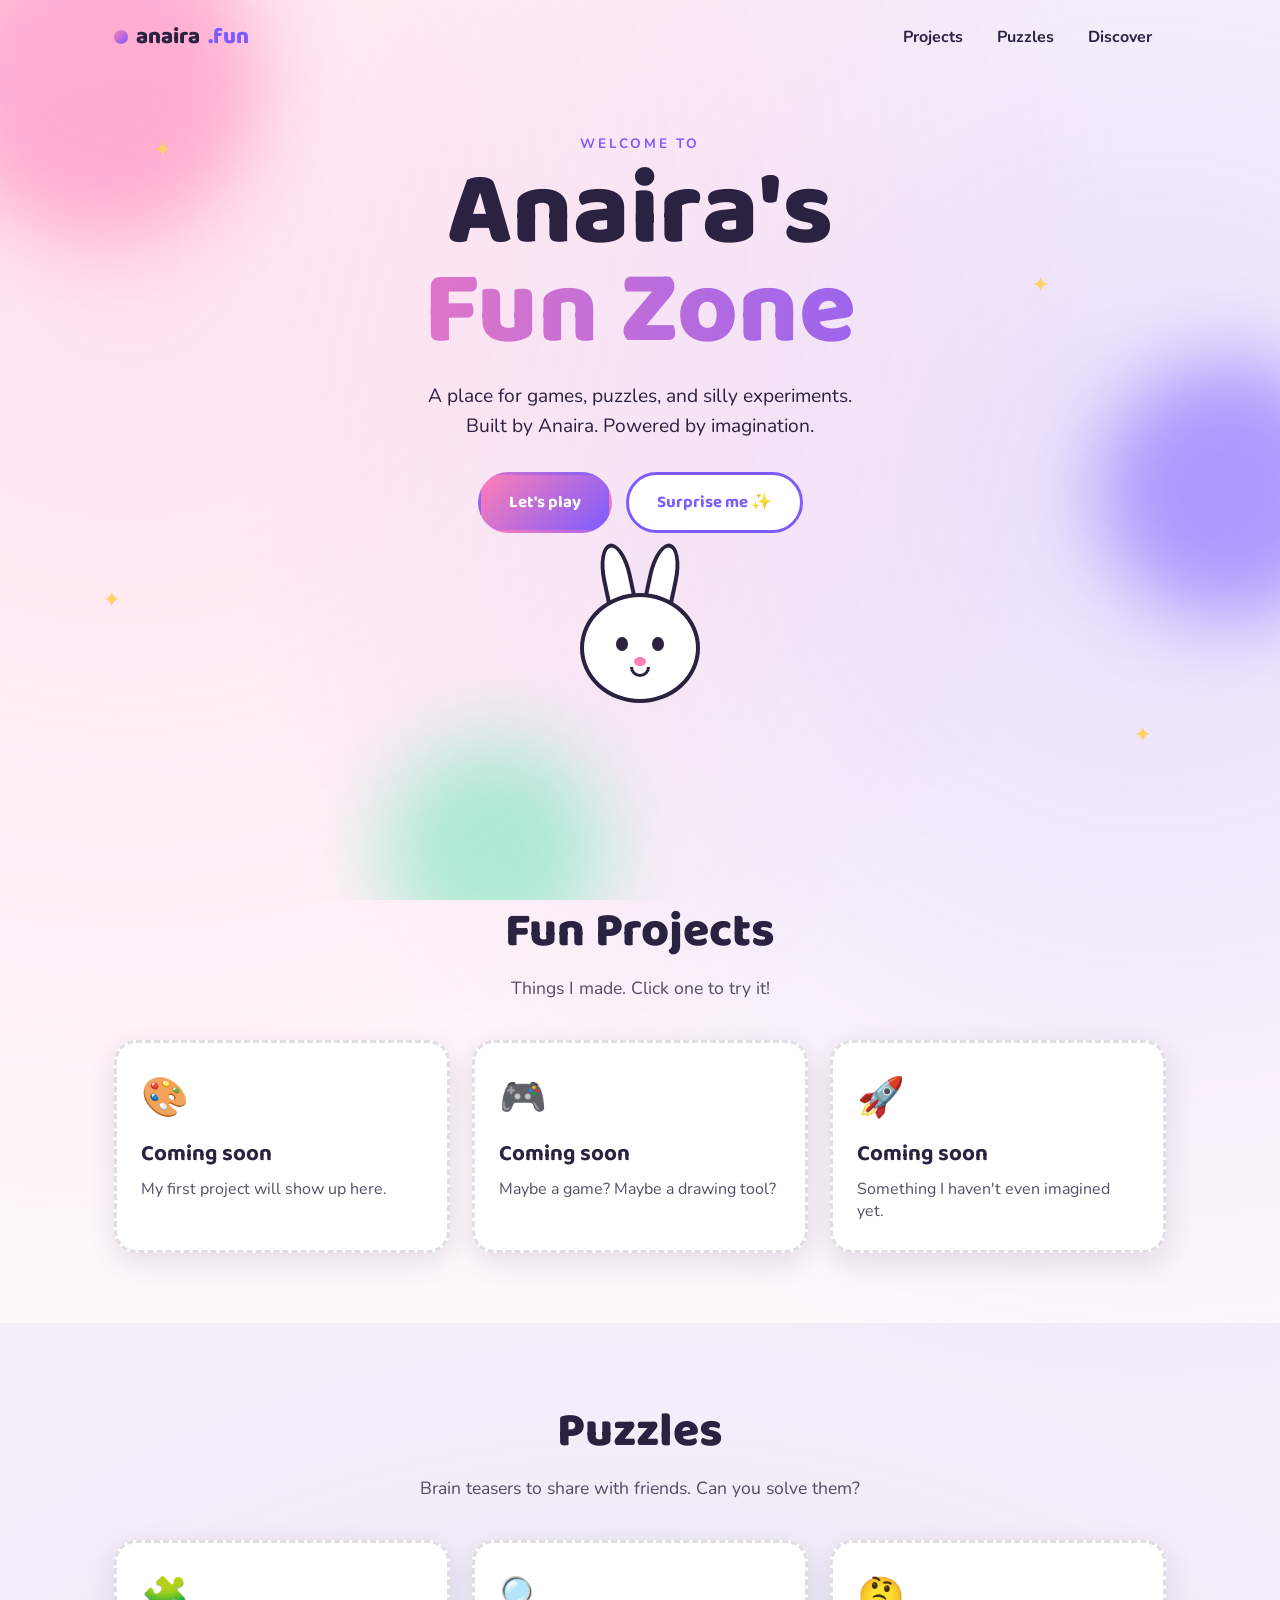
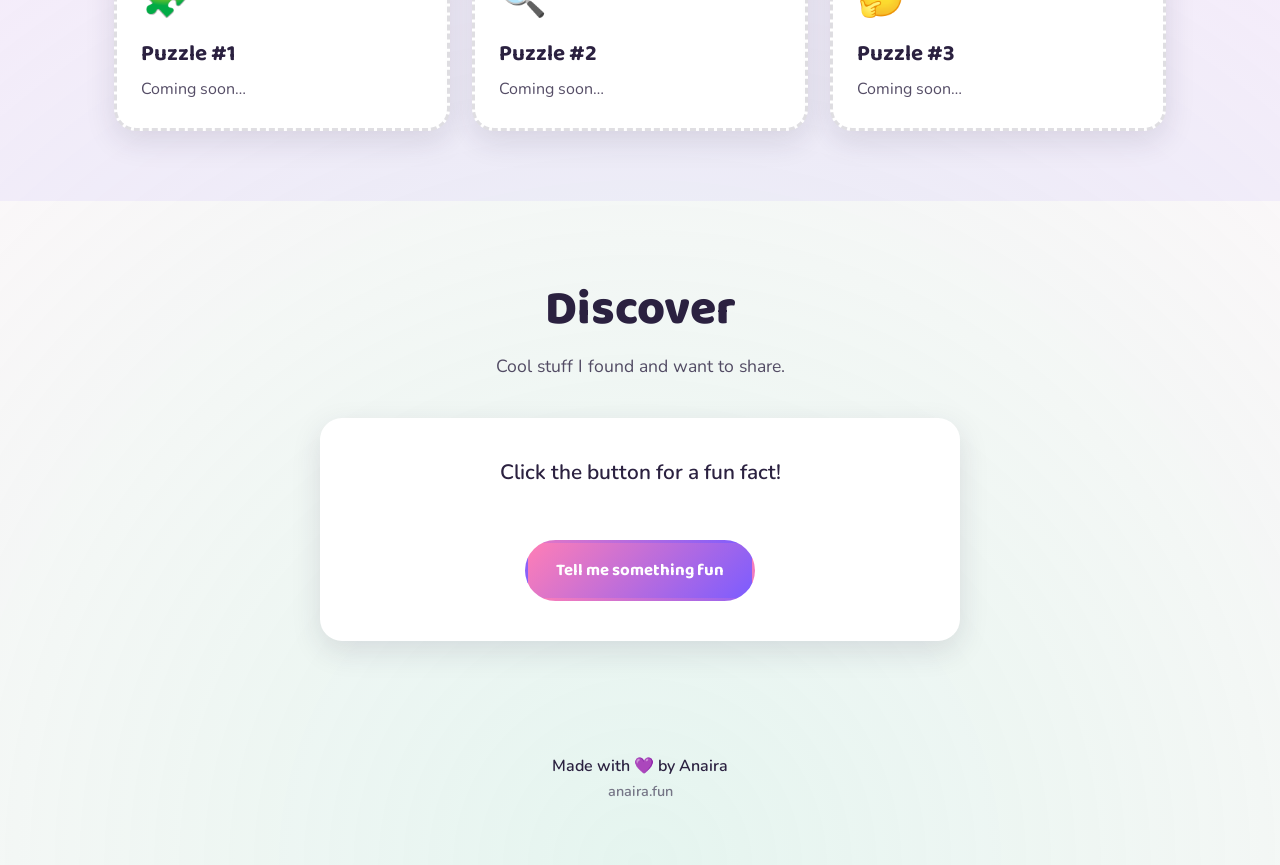
==== index.html @ 7946951a "Add site structure and landing page for anaira.fun Static HTML/CSS/JS scaffold: animated homepage wi" ====
<!DOCTYPE html>
<html lang="en">
<head>
  <meta charset="UTF-8">
  <meta name="viewport" content="width=device-width, initial-scale=1.0">
  <title>Anaira's Fun Zone</title>
  <meta name="description" content="Welcome to anaira.fun — games, puzzles, and fun projects made by Anaira.">
  <link rel="icon" href="assets/images/favicon.svg" type="image/svg+xml">
  <link rel="preconnect" href="https://fonts.googleapis.com">
  <link href="https://fonts.googleapis.com/css2?family=Baloo+2:wght@500;700;800&family=Nunito:wght@400;600;700&display=swap" rel="stylesheet">
  <link rel="stylesheet" href="css/style.css">
</head>
<body>

  <!-- Floating shapes in the background (they move on their own with CSS) -->
  <div class="sky" aria-hidden="true">
    <span class="blob blob-1"></span>
    <span class="blob blob-2"></span>
    <span class="blob blob-3"></span>
    <span class="star star-1">✦</span>
    <span class="star star-2">✦</span>
    <span class="star star-3">✦</span>
    <span class="star star-4">✦</span>
  </div>

  <header class="top-bar">
    <a href="#top" class="logo">
      <span class="logo-dot"></span> anaira<span class="logo-fun">.fun</span>
    </a>
    <nav class="nav">
      <a href="#projects">Projects</a>
      <a href="#puzzles">Puzzles</a>
      <a href="#discover">Discover</a>
    </nav>
  </header>

  <main id="top">

    <!-- ===== HERO: the big hello ===== -->
    <section class="hero">
      <p class="hero-kicker">Welcome to</p>
      <h1 class="hero-title">
        <span class="wiggle" data-letters="Anaira's">Anaira's</span>
        <span class="hero-title-line2">Fun Zone</span>
      </h1>
      <p class="hero-sub">
        A place for games, puzzles, and silly experiments.
        <br>Built by Anaira. Powered by imagination.
      </p>
      <div class="hero-actions">
        <a href="#projects" class="btn btn-primary">Let's play</a>
        <button type="button" class="btn btn-ghost" id="surprise-btn">Surprise me ✨</button>
      </div>
      <div class="hero-mascot" aria-hidden="true">
        <!-- A friendly little character drawn with CSS -->
        <div class="bun">
          <div class="bun-ear bun-ear-left"></div>
          <div class="bun-ear bun-ear-right"></div>
          <div class="bun-face">
            <div class="bun-eye bun-eye-left"></div>
            <div class="bun-eye bun-eye-right"></div>
            <div class="bun-nose"></div>
            <div class="bun-mouth"></div>
          </div>
        </div>
      </div>
    </section>

    <!-- ===== PROJECTS ===== -->
    <section class="section" id="projects">
      <h2 class="section-title">Fun Projects</h2>
      <p class="section-sub">Things I made. Click one to try it!</p>
      <div class="card-grid">
        <a class="card card-coming" href="projects/">
          <span class="card-emoji">🎨</span>
          <h3>Coming soon</h3>
          <p>My first project will show up here.</p>
        </a>
        <a class="card card-coming" href="projects/">
          <span class="card-emoji">🎮</span>
          <h3>Coming soon</h3>
          <p>Maybe a game? Maybe a drawing tool?</p>
        </a>
        <a class="card card-coming" href="projects/">
          <span class="card-emoji">🚀</span>
          <h3>Coming soon</h3>
          <p>Something I haven't even imagined yet.</p>
        </a>
      </div>
    </section>

    <!-- ===== PUZZLES ===== -->
    <section class="section section-alt" id="puzzles">
      <h2 class="section-title">Puzzles</h2>
      <p class="section-sub">Brain teasers to share with friends. Can you solve them?</p>
      <div class="card-grid">
        <a class="card card-coming" href="puzzles/">
          <span class="card-emoji">🧩</span>
          <h3>Puzzle #1</h3>
          <p>Coming soon…</p>
        </a>
        <a class="card card-coming" href="puzzles/">
          <span class="card-emoji">🔍</span>
          <h3>Puzzle #2</h3>
          <p>Coming soon…</p>
        </a>
        <a class="card card-coming" href="puzzles/">
          <span class="card-emoji">🤔</span>
          <h3>Puzzle #3</h3>
          <p>Coming soon…</p>
        </a>
      </div>
    </section>

    <!-- ===== DISCOVER ===== -->
    <section class="section" id="discover">
      <h2 class="section-title">Discover</h2>
      <p class="section-sub">Cool stuff I found and want to share.</p>
      <div class="discover-box">
        <p class="discover-fact" id="fun-fact">Click the button for a fun fact!</p>
        <button type="button" class="btn btn-primary" id="fact-btn">Tell me something fun</button>
      </div>
    </section>

  </main>

  <footer class="footer">
    <p>Made with 💜 by Anaira</p>
    <p class="footer-small">anaira.fun</p>
  </footer>

  <!-- Confetti lands here when you press "Surprise me" -->
  <div class="confetti-layer" id="confetti" aria-hidden="true"></div>

  <script src="js/main.js"></script>
</body>
</html>
---- css/style.css ----
/* ==========================================================
   anaira.fun — styles
   Tip: colors live in the :root block. Change them to repaint
   the whole site at once!
   ========================================================== */

:root {
  --pink: #ff7eb6;
  --purple: #7c5cff;
  --yellow: #ffd166;
  --mint: #6ee7b7;
  --sky: #7dd3fc;
  --ink: #2b2140;
  --paper: #fff8fb;
  --card: #ffffff;
  --shadow: 0 10px 30px rgba(43, 33, 64, 0.12);
  --radius: 22px;
  --font-display: "Baloo 2", "Comic Sans MS", cursive, sans-serif;
  --font-body: "Nunito", system-ui, sans-serif;
}

*,
*::before,
*::after {
  box-sizing: border-box;
}

html {
  scroll-behavior: smooth;
}

body {
  margin: 0;
  font-family: var(--font-body);
  color: var(--ink);
  background: var(--paper);
  background-image:
    radial-gradient(circle at 10% 10%, rgba(255, 126, 182, 0.18), transparent 40%),
    radial-gradient(circle at 90% 20%, rgba(124, 92, 255, 0.16), transparent 40%),
    radial-gradient(circle at 50% 100%, rgba(110, 231, 183, 0.18), transparent 45%);
  min-height: 100vh;
  overflow-x: hidden;
}

a {
  color: inherit;
  text-decoration: none;
}

/* ---------- Floating background shapes ---------- */

.sky {
  position: fixed;
  inset: 0;
  pointer-events: none;
  z-index: 0;
  overflow: hidden;
}

.blob {
  position: absolute;
  border-radius: 50%;
  filter: blur(40px);
  opacity: 0.55;
  animation: drift 18s ease-in-out infinite alternate;
}

.blob-1 { width: 320px; height: 320px; background: var(--pink);   top: -80px;  left: -60px; }
.blob-2 { width: 260px; height: 260px; background: var(--purple); top: 40%;    right: -80px; animation-delay: -6s; }
.blob-3 { width: 220px; height: 220px; background: var(--mint);   bottom: -60px; left: 30%; animation-delay: -12s; }

@keyframes drift {
  from { transform: translate(0, 0) scale(1); }
  to   { transform: translate(40px, 60px) scale(1.15); }
}

.star {
  position: absolute;
  color: var(--yellow);
  font-size: 22px;
  animation: twinkle 3s ease-in-out infinite;
}

.star-1 { top: 15%; left: 12%; }
.star-2 { top: 30%; right: 18%; animation-delay: 0.7s; }
.star-3 { top: 65%; left: 8%;  animation-delay: 1.4s; }
.star-4 { top: 80%; right: 10%; animation-delay: 2.1s; }

@keyframes twinkle {
  0%, 100% { opacity: 0.3; transform: scale(0.8) rotate(0deg); }
  50%      { opacity: 1;   transform: scale(1.2) rotate(20deg); }
}

/* ---------- Top bar ---------- */

.top-bar {
  position: relative;
  z-index: 2;
  display: flex;
  align-items: center;
  justify-content: space-between;
  padding: 18px 24px;
  max-width: 1100px;
  margin: 0 auto;
}

.logo {
  font-family: var(--font-display);
  font-weight: 800;
  font-size: 1.4rem;
  display: flex;
  align-items: center;
  gap: 8px;
}

.logo-dot {
  width: 14px;
  height: 14px;
  border-radius: 50%;
  background: linear-gradient(135deg, var(--pink), var(--purple));
  animation: pulse 2s ease-in-out infinite;
}

.logo-fun {
  color: var(--purple);
}

@keyframes pulse {
  0%, 100% { transform: scale(1); }
  50%      { transform: scale(1.3); }
}

.nav {
  display: flex;
  gap: 6px;
}

.nav a {
  padding: 8px 14px;
  border-radius: 999px;
  font-weight: 700;
  transition: background 0.2s, transform 0.2s;
}

.nav a:hover {
  background: rgba(124, 92, 255, 0.12);
  transform: translateY(-2px);
}

/* ---------- Hero ---------- */

main {
  position: relative;
  z-index: 1;
}

.hero {
  position: relative;
  max-width: 900px;
  margin: 0 auto;
  padding: 60px 24px 120px;
  text-align: center;
}

.hero-kicker {
  margin: 0;
  font-weight: 700;
  letter-spacing: 0.2em;
  text-transform: uppercase;
  font-size: 0.85rem;
  color: var(--purple);
  animation: fade-up 0.8s ease both;
}

.hero-title {
  font-family: var(--font-display);
  font-weight: 800;
  font-size: clamp(3rem, 10vw, 6.5rem);
  line-height: 0.95;
  margin: 10px 0 20px;
  animation: fade-up 0.8s 0.1s ease both;
}

.hero-title-line2 {
  display: block;
  background: linear-gradient(90deg, var(--pink), var(--purple), var(--sky));
  background-size: 200% auto;
  -webkit-background-clip: text;
  background-clip: text;
  color: transparent;
  animation: shimmer 4s linear infinite;
}

@keyframes shimmer {
  to { background-position: 200% center; }
}

/* Each letter of the name bounces (letters are split by JS) */
.wiggle {
  display: inline-block;
}

.wiggle .letter {
  display: inline-block;
  animation: bounce 1.6s ease-in-out infinite;
}

.wiggle .letter:hover {
  color: var(--pink);
  transform: scale(1.3) rotate(-8deg);
}

@keyframes bounce {
  0%, 100% { transform: translateY(0); }
  50%      { transform: translateY(-10px); }
}

.hero-sub {
  font-size: 1.2rem;
  line-height: 1.6;
  margin: 0 auto 30px;
  max-width: 520px;
  animation: fade-up 0.8s 0.2s ease both;
}

.hero-actions {
  display: flex;
  justify-content: center;
  gap: 14px;
  flex-wrap: wrap;
  animation: fade-up 0.8s 0.3s ease both;
}

@keyframes fade-up {
  from { opacity: 0; transform: translateY(20px); }
  to   { opacity: 1; transform: translateY(0); }
}

/* ---------- Buttons ---------- */

.btn {
  font-family: var(--font-display);
  font-weight: 700;
  font-size: 1.05rem;
  padding: 14px 28px;
  border-radius: 999px;
  border: 3px solid transparent;
  cursor: pointer;
  transition: transform 0.15s, box-shadow 0.15s;
}

.btn:hover {
  transform: translateY(-3px) scale(1.03);
  box-shadow: var(--shadow);
}

.btn:active {
  transform: translateY(0) scale(0.97);
}

.btn-primary {
  background: linear-gradient(135deg, var(--pink), var(--purple));
  color: white;
}

.btn-ghost {
  background: white;
  border-color: var(--purple);
  color: var(--purple);
}

/* ---------- Mascot (a bunny drawn in CSS) ---------- */

.hero-mascot {
  margin-top: 60px;
  display: flex;
  justify-content: center;
}

.bun {
  position: relative;
  width: 120px;
  height: 110px;
  animation: hop 2.4s ease-in-out infinite;
}

@keyframes hop {
  0%, 100% { transform: translateY(0); }
  40%      { transform: translateY(-18px); }
  55%      { transform: translateY(0); }
}

.bun-ear {
  position: absolute;
  top: -50px;
  width: 30px;
  height: 70px;
  background: white;
  border: 4px solid var(--ink);
  border-radius: 50% 50% 20% 20%;
}

.bun-ear-left  { left: 22px;  transform: rotate(-12deg); }
.bun-ear-right { right: 22px; transform: rotate(12deg); }

.bun-face {
  position: absolute;
  inset: 0;
  background: white;
  border: 4px solid var(--ink);
  border-radius: 50%;
}

.bun-eye {
  position: absolute;
  top: 40px;
  width: 12px;
  height: 14px;
  background: var(--ink);
  border-radius: 50%;
  animation: blink 4s infinite;
}

.bun-eye-left  { left: 32px; }
.bun-eye-right { right: 32px; }

@keyframes blink {
  0%, 92%, 100% { transform: scaleY(1); }
  95%           { transform: scaleY(0.1); }
}

.bun-nose {
  position: absolute;
  top: 60px;
  left: 50%;
  width: 12px;
  height: 9px;
  background: var(--pink);
  border-radius: 50%;
  transform: translateX(-50%);
}

.bun-mouth {
  position: absolute;
  top: 70px;
  left: 50%;
  width: 20px;
  height: 10px;
  border: 3px solid var(--ink);
  border-top: none;
  border-radius: 0 0 20px 20px;
  transform: translateX(-50%);
}

/* ---------- Sections ---------- */

.section {
  max-width: 1100px;
  margin: 0 auto;
  padding: 70px 24px;
}

.section-alt {
  position: relative;
}

.section-alt::before {
  content: "";
  position: absolute;
  inset: 0 -100vw;
  background: rgba(124, 92, 255, 0.07);
  z-index: -1;
}

.section-title {
  font-family: var(--font-display);
  font-weight: 800;
  font-size: clamp(2rem, 5vw, 3rem);
  margin: 0 0 6px;
  text-align: center;
}

.section-sub {
  text-align: center;
  margin: 0 0 40px;
  font-size: 1.1rem;
  opacity: 0.8;
}

/* ---------- Cards ---------- */

.card-grid {
  display: grid;
  grid-template-columns: repeat(auto-fit, minmax(240px, 1fr));
  gap: 22px;
}

.card {
  background: var(--card);
  border-radius: var(--radius);
  padding: 28px 24px;
  box-shadow: var(--shadow);
  border: 3px solid transparent;
  transition: transform 0.25s, border-color 0.25s;
  display: block;
}

.card:hover {
  transform: translateY(-8px) rotate(-1deg);
  border-color: var(--pink);
}

.card:nth-child(2):hover { border-color: var(--purple); transform: translateY(-8px) rotate(1deg); }
.card:nth-child(3):hover { border-color: var(--mint); }

.card-emoji {
  font-size: 2.4rem;
  display: block;
  margin-bottom: 12px;
}

.card h3 {
  font-family: var(--font-display);
  font-size: 1.4rem;
  margin: 0 0 6px;
}

.card p {
  margin: 0;
  opacity: 0.8;
}

.card-coming {
  border-style: dashed;
  border-color: rgba(43, 33, 64, 0.15);
}

/* ---------- Discover box ---------- */

.discover-box {
  background: var(--card);
  border-radius: var(--radius);
  box-shadow: var(--shadow);
  padding: 40px 24px;
  text-align: center;
  max-width: 640px;
  margin: 0 auto;
}

.discover-fact {
  font-size: 1.3rem;
  font-weight: 600;
  min-height: 3em;
  margin: 0 0 20px;
}

.discover-fact.pop {
  animation: pop 0.4s ease;
}

@keyframes pop {
  0%   { transform: scale(0.8); opacity: 0; }
  100% { transform: scale(1);   opacity: 1; }
}

/* ---------- Footer ---------- */

.footer {
  position: relative;
  z-index: 1;
  text-align: center;
  padding: 40px 24px 60px;
  font-weight: 600;
}

.footer p {
  margin: 4px 0;
}

.footer-small {
  opacity: 0.6;
  font-size: 0.9rem;
}

/* ---------- Confetti ---------- */

.confetti-layer {
  position: fixed;
  inset: 0;
  pointer-events: none;
  z-index: 50;
  overflow: hidden;
}

.confetti-piece {
  position: absolute;
  top: -20px;
  width: 12px;
  height: 18px;
  border-radius: 3px;
  animation: confetti-fall linear forwards;
}

@keyframes confetti-fall {
  to {
    transform: translateY(110vh) rotate(720deg);
    opacity: 0;
  }
}

/* ---------- Small screens ---------- */

@media (max-width: 600px) {
  .top-bar { flex-wrap: wrap; justify-content: center; gap: 10px; }
  .nav a { padding: 6px 10px; font-size: 0.9rem; }
  .hero { padding-top: 30px; }
}

/* ---------- Respect people who prefer less motion ---------- */

@media (prefers-reduced-motion: reduce) {
  *,
  *::before,
  *::after {
    animation: none !important;
    transition: none !important;
  }
}
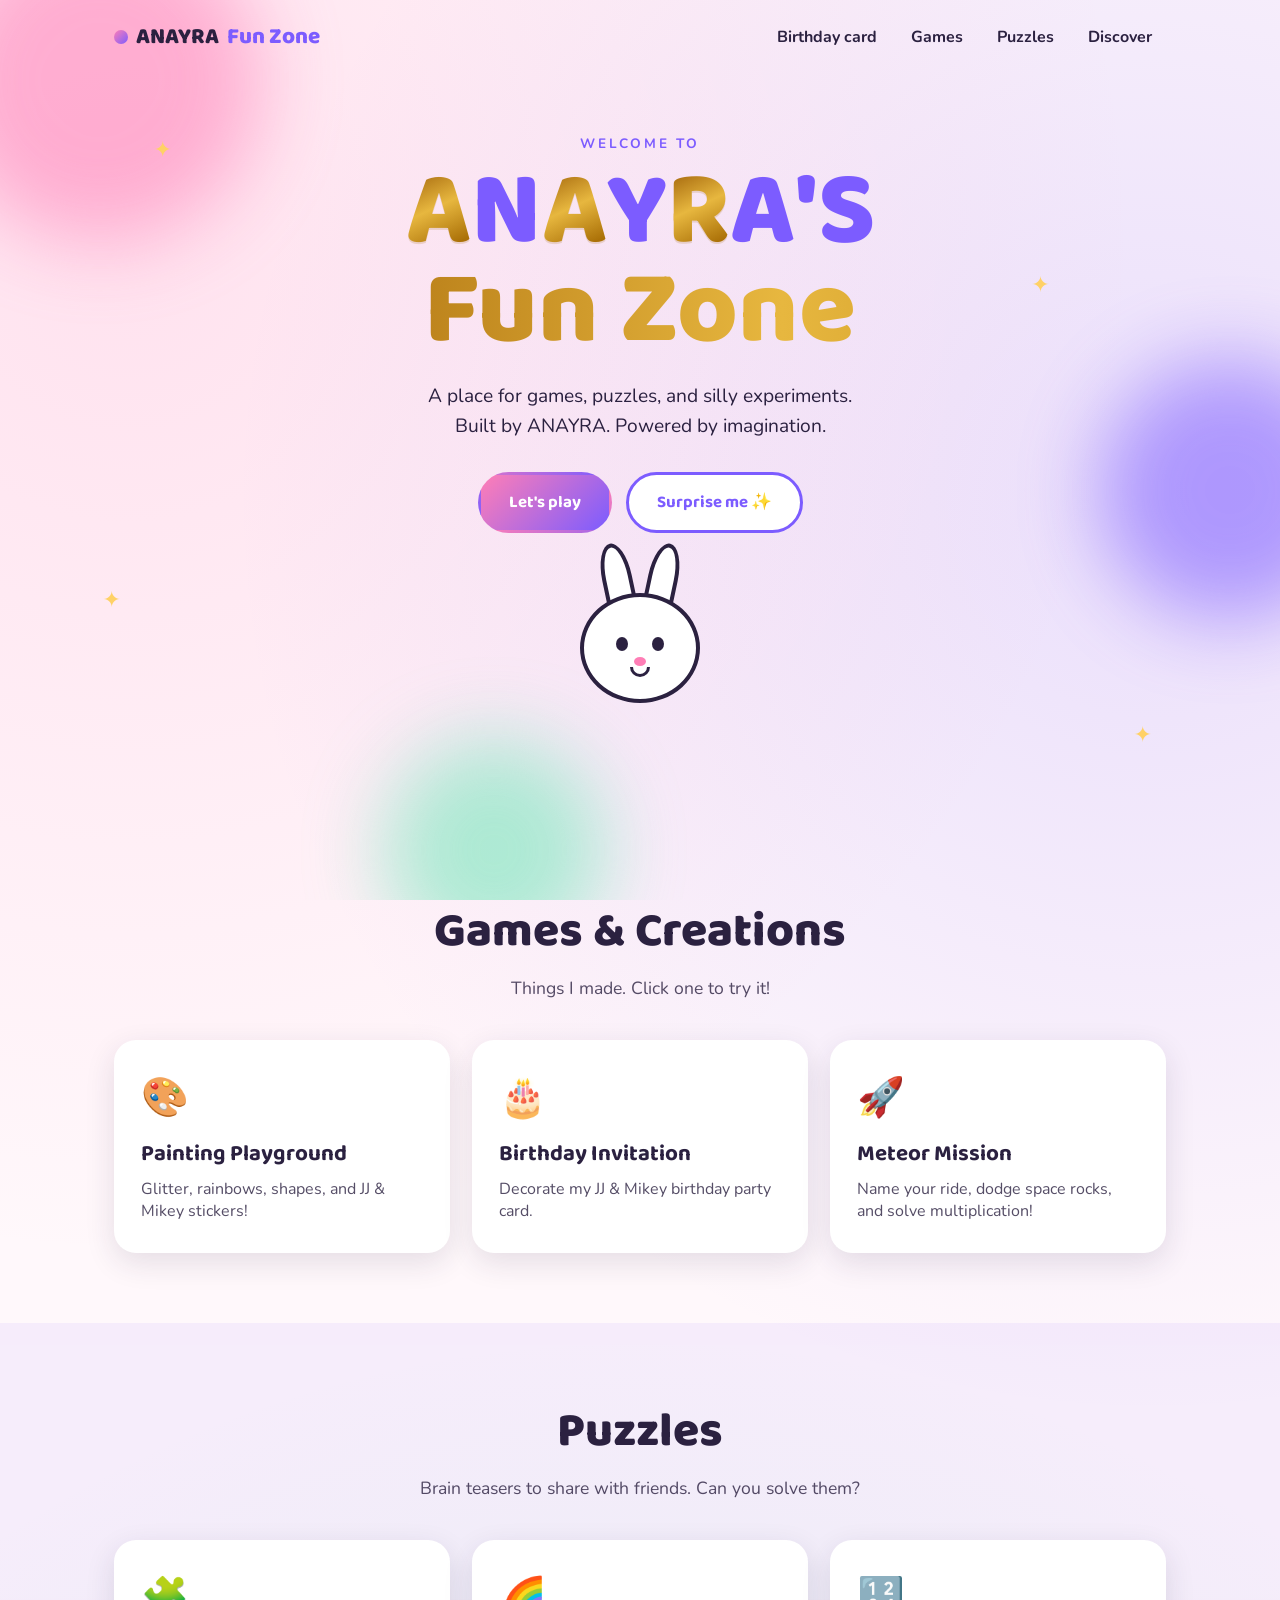
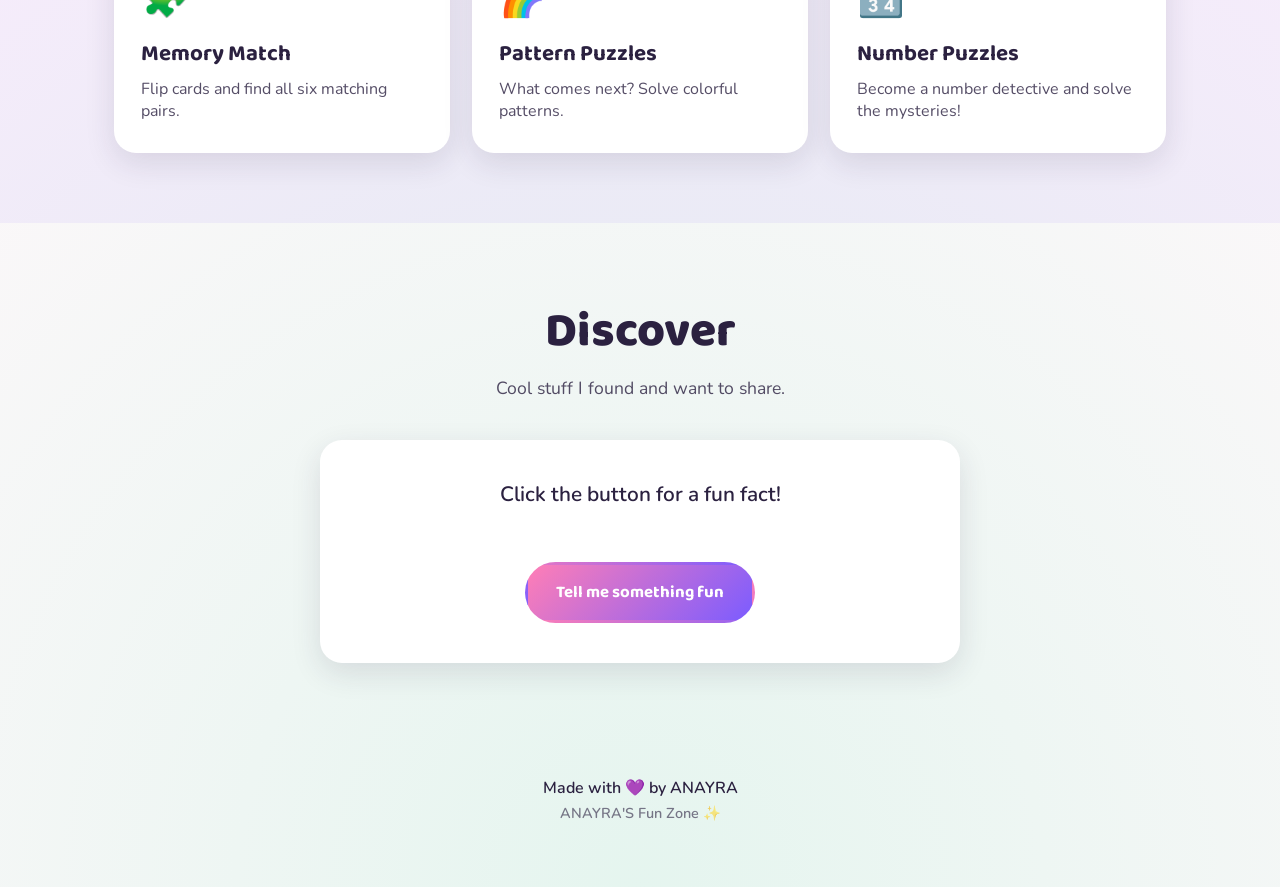
==== commit 36c3d093: "birthday card" ====
--- a/index.html
+++ b/index.html
@@ -3,8 +3,8 @@
 <head>
   <meta charset="UTF-8">
   <meta name="viewport" content="width=device-width, initial-scale=1.0">
-  <title>Anaira's Fun Zone</title>
-  <meta name="description" content="Welcome to anaira.fun — games, puzzles, and fun projects made by Anaira.">
+  <title>ANAYRA'S Fun Zone</title>
+  <meta name="description" content="Welcome to ANAYRA's Fun Zone — games, puzzles, and fun projects made by ANAYRA.">
   <link rel="icon" href="assets/images/favicon.svg" type="image/svg+xml">
   <link rel="preconnect" href="https://fonts.googleapis.com">
   <link href="https://fonts.googleapis.com/css2?family=Baloo+2:wght@500;700;800&family=Nunito:wght@400;600;700&display=swap" rel="stylesheet">
@@ -25,10 +25,11 @@
 
   <header class="top-bar">
     <a href="#top" class="logo">
-      <span class="logo-dot"></span> anaira<span class="logo-fun">.fun</span>
+      <span class="logo-dot"></span> ANAYRA<span class="logo-fun">Fun Zone</span>
     </a>
     <nav class="nav">
-      <a href="#projects">Projects</a>
+      <a href="projects/birthday-invitation/">Birthday card</a>
+      <a href="#projects">Games</a>
       <a href="#puzzles">Puzzles</a>
       <a href="#discover">Discover</a>
     </nav>
@@ -40,12 +41,12 @@
     <section class="hero">
       <p class="hero-kicker">Welcome to</p>
       <h1 class="hero-title">
-        <span class="wiggle" data-letters="Anaira's">Anaira's</span>
+        <span class="wiggle" aria-label="ANAYRA'S">ANAYRA'S</span>
         <span class="hero-title-line2">Fun Zone</span>
       </h1>
       <p class="hero-sub">
         A place for games, puzzles, and silly experiments.
-        <br>Built by Anaira. Powered by imagination.
+        <br>Built by ANAYRA. Powered by imagination.
       </p>
       <div class="hero-actions">
         <a href="#projects" class="btn btn-primary">Let's play</a>
@@ -68,23 +69,23 @@
 
     <!-- ===== PROJECTS ===== -->
     <section class="section" id="projects">
-      <h2 class="section-title">Fun Projects</h2>
+      <h2 class="section-title">Games & Creations</h2>
       <p class="section-sub">Things I made. Click one to try it!</p>
       <div class="card-grid">
-        <a class="card card-coming" href="projects/">
-          <span class="card-emoji">🎨</span>
-          <h3>Coming soon</h3>
-          <p>My first project will show up here.</p>
+        <a class="card" href="projects/painting/">
+          <span class="card-emoji" aria-hidden="true">🎨</span>
+          <h3>Painting Playground</h3>
+          <p>Glitter, rainbows, shapes, and JJ & Mikey stickers!</p>
         </a>
-        <a class="card card-coming" href="projects/">
-          <span class="card-emoji">🎮</span>
-          <h3>Coming soon</h3>
-          <p>Maybe a game? Maybe a drawing tool?</p>
+        <a class="card" href="projects/birthday-invitation/">
+          <span class="card-emoji" aria-hidden="true">🎂</span>
+          <h3>Birthday Invitation</h3>
+          <p>Decorate my JJ & Mikey birthday party card.</p>
         </a>
-        <a class="card card-coming" href="projects/">
-          <span class="card-emoji">🚀</span>
-          <h3>Coming soon</h3>
-          <p>Something I haven't even imagined yet.</p>
+        <a class="card" href="projects/rocket/">
+          <span class="card-emoji" aria-hidden="true">🚀</span>
+          <h3>Meteor Mission</h3>
+          <p>Name your ride, dodge space rocks, and solve multiplication!</p>
         </a>
       </div>
     </section>
@@ -94,20 +95,20 @@
       <h2 class="section-title">Puzzles</h2>
       <p class="section-sub">Brain teasers to share with friends. Can you solve them?</p>
       <div class="card-grid">
-        <a class="card card-coming" href="puzzles/">
-          <span class="card-emoji">🧩</span>
-          <h3>Puzzle #1</h3>
-          <p>Coming soon…</p>
+        <a class="card" href="puzzles/play/?game=memory">
+          <span class="card-emoji" aria-hidden="true">🧩</span>
+          <h3>Memory Match</h3>
+          <p>Flip cards and find all six matching pairs.</p>
         </a>
-        <a class="card card-coming" href="puzzles/">
-          <span class="card-emoji">🔍</span>
-          <h3>Puzzle #2</h3>
-          <p>Coming soon…</p>
+        <a class="card" href="puzzles/play/?game=patterns">
+          <span class="card-emoji" aria-hidden="true">🌈</span>
+          <h3>Pattern Puzzles</h3>
+          <p>What comes next? Solve colorful patterns.</p>
         </a>
-        <a class="card card-coming" href="puzzles/">
-          <span class="card-emoji">🤔</span>
-          <h3>Puzzle #3</h3>
-          <p>Coming soon…</p>
+        <a class="card" href="puzzles/play/?game=numbers">
+          <span class="card-emoji" aria-hidden="true">🔢</span>
+          <h3>Number Puzzles</h3>
+          <p>Become a number detective and solve the mysteries!</p>
         </a>
       </div>
     </section>
@@ -125,8 +126,8 @@
   </main>
 
   <footer class="footer">
-    <p>Made with 💜 by Anaira</p>
-    <p class="footer-small">anaira.fun</p>
+    <p>Made with 💜 by ANAYRA</p>
+    <p class="footer-small">ANAYRA'S Fun Zone ✨</p>
   </footer>
 
   <!-- Confetti lands here when you press "Surprise me" -->
--- a/css/style.css
+++ b/css/style.css
@@ -8,6 +8,7 @@
   --pink: #ff7eb6;
   --purple: #7c5cff;
   --yellow: #ffd166;
+  --gold: #c89727;
   --mint: #6ee7b7;
   --sky: #7dd3fc;
   --ink: #2b2140;
@@ -27,6 +28,7 @@
 
 html {
   scroll-behavior: smooth;
+  overflow-x: clip;
 }
 
 body {
@@ -132,6 +134,8 @@
 
 .nav {
   display: flex;
+  flex-wrap: wrap;
+  justify-content: center;
   gap: 6px;
 }
 
@@ -183,7 +187,7 @@
 
 .hero-title-line2 {
   display: block;
-  background: linear-gradient(90deg, var(--pink), var(--purple), var(--sky));
+  background: linear-gradient(90deg, #a56608, #e7b73f, #b37a0c, #f4d679);
   background-size: 200% auto;
   -webkit-background-clip: text;
   background-clip: text;
@@ -195,24 +199,51 @@
   to { background-position: 200% center; }
 }
 
-/* Each letter of the name bounces (letters are split by JS) */
+/* The letters bounce inside buttons, so touching them can make them bigger. */
 .wiggle {
+  display: inline-flex;
+  color: var(--purple);
+}
+
+.wiggle .letter {
+  position: relative;
   display: inline-block;
-}
-
-.wiggle .letter {
-  display: inline-block;
-  animation: bounce 1.6s ease-in-out infinite;
-}
-
-.wiggle .letter:hover {
-  color: var(--pink);
-  transform: scale(1.3) rotate(-8deg);
+  font: inherit;
+  line-height: inherit;
+  color: inherit;
+  padding: 0;
+  border: 0;
+  background: transparent;
+  cursor: pointer;
+  touch-action: manipulation;
+  transition: transform 0.3s;
+}
+
+.wiggle .letter-glyph {
+  display: block;
+  animation: bounce 3.2s ease-in-out infinite;
+}
+
+.wiggle .letter:nth-child(odd) .letter-glyph {
+  background: linear-gradient(155deg, #9c5d06 5%, #e7b73f 45%, #ab7108 80%);
+  background-clip: text;
+  -webkit-background-clip: text;
+  color: transparent;
+  filter: drop-shadow(0 2px 0 #a56b1230);
+}
+
+.wiggle .letter.is-big, .wiggle .letter:active {
+  transform: scale(1.15) rotate(-3deg);
+  z-index: 2;
+}
+
+@media (hover: hover) {
+  .wiggle .letter:hover { transform: scale(1.15) rotate(-3deg); z-index: 2; }
 }
 
 @keyframes bounce {
   0%, 100% { transform: translateY(0); }
-  50%      { transform: translateY(-10px); }
+  50%      { transform: translateY(-4px); }
 }
 
 .hero-sub {
@@ -367,7 +398,10 @@
 .section-alt::before {
   content: "";
   position: absolute;
-  inset: 0 -100vw;
+  inset: 0 auto;
+  left: 50%;
+  width: 100vw;
+  transform: translateX(-50%);
   background: rgba(124, 92, 255, 0.07);
   z-index: -1;
 }
